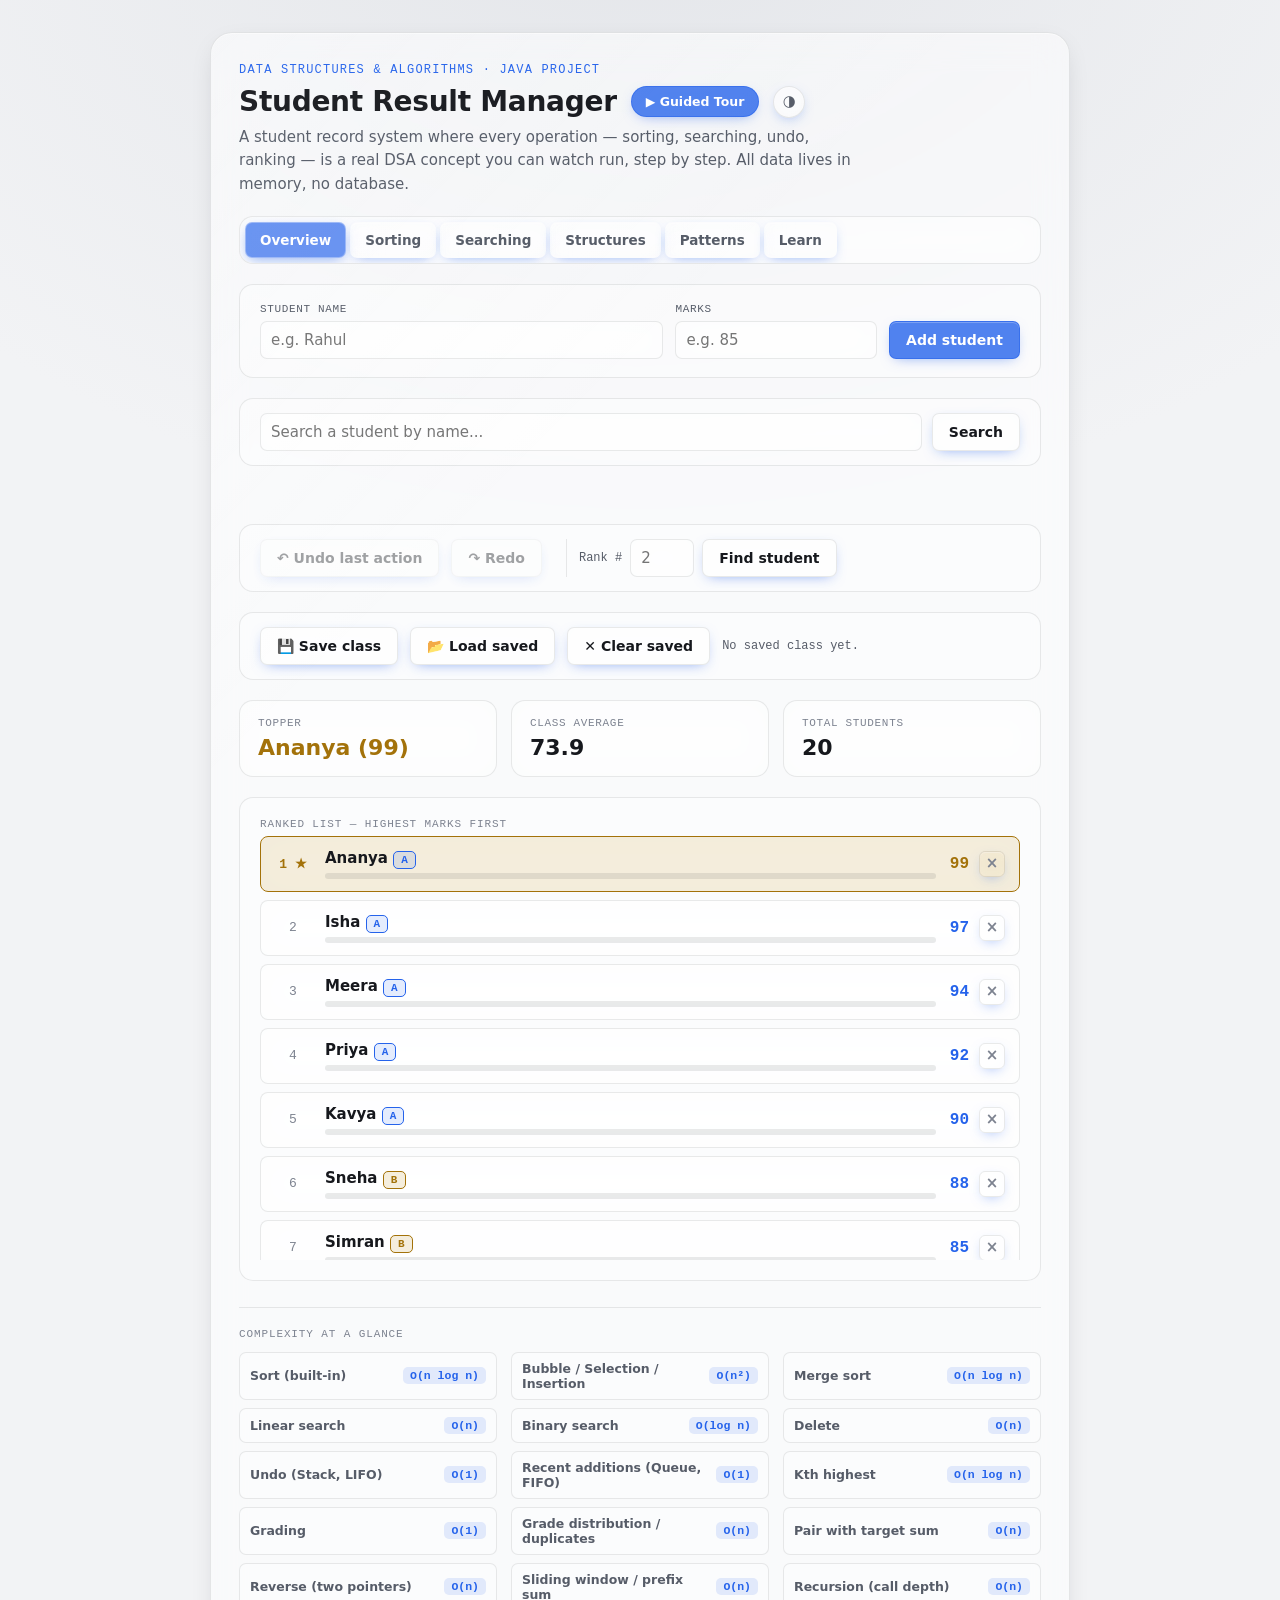
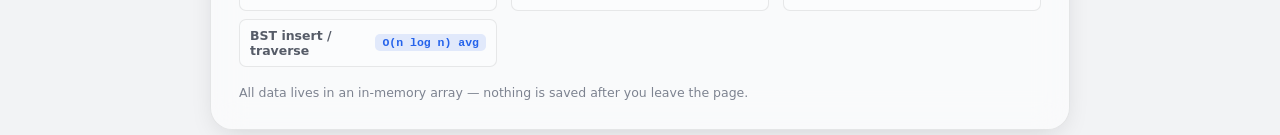
==== index.html @ 9aea07db "Add Render static-site deploy config and root redirect" ====
<!DOCTYPE html>
<html lang="en">
<head>
  <meta charset="UTF-8" />
  <meta http-equiv="refresh" content="0; url=student-result-manager.html" />
  <title>Student Result Manager</title>
</head>
<body>
  <p>Redirecting to <a href="student-result-manager.html">Student Result Manager</a>…</p>
  <script>window.location.replace('student-result-manager.html');</script>
</body>
</html>
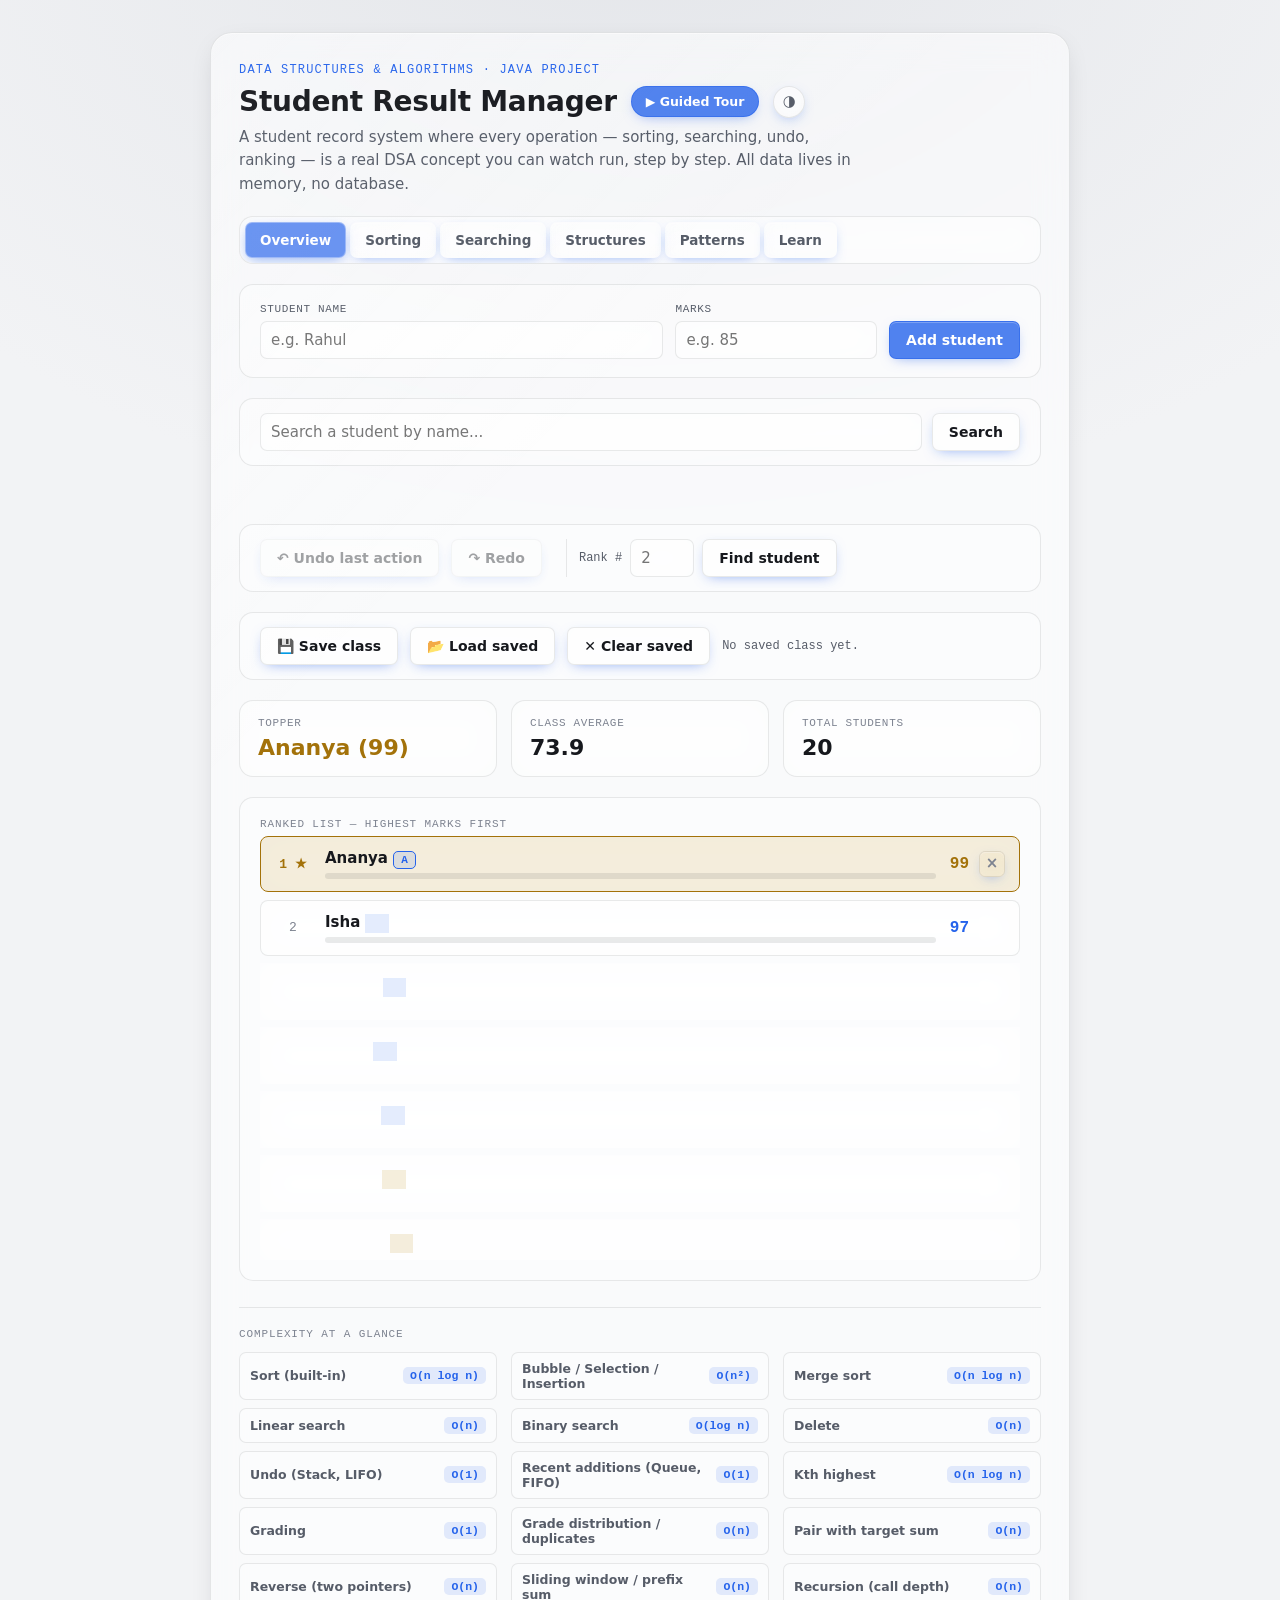
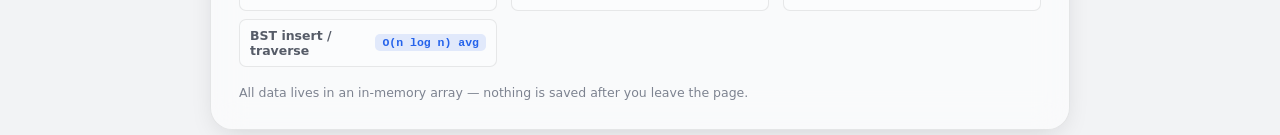
==== commit 1ee61934: "Split remaining inline CSS/JS out of sort-snake-lab.html and index.html" ====
--- a/index.html
+++ b/index.html
@@ -7,6 +7,6 @@
 </head>
 <body>
   <p>Redirecting to <a href="student-result-manager.html">Student Result Manager</a>…</p>
-  <script>window.location.replace('student-result-manager.html');</script>
+  <script src="js/redirect.js"></script>
 </body>
 </html>
